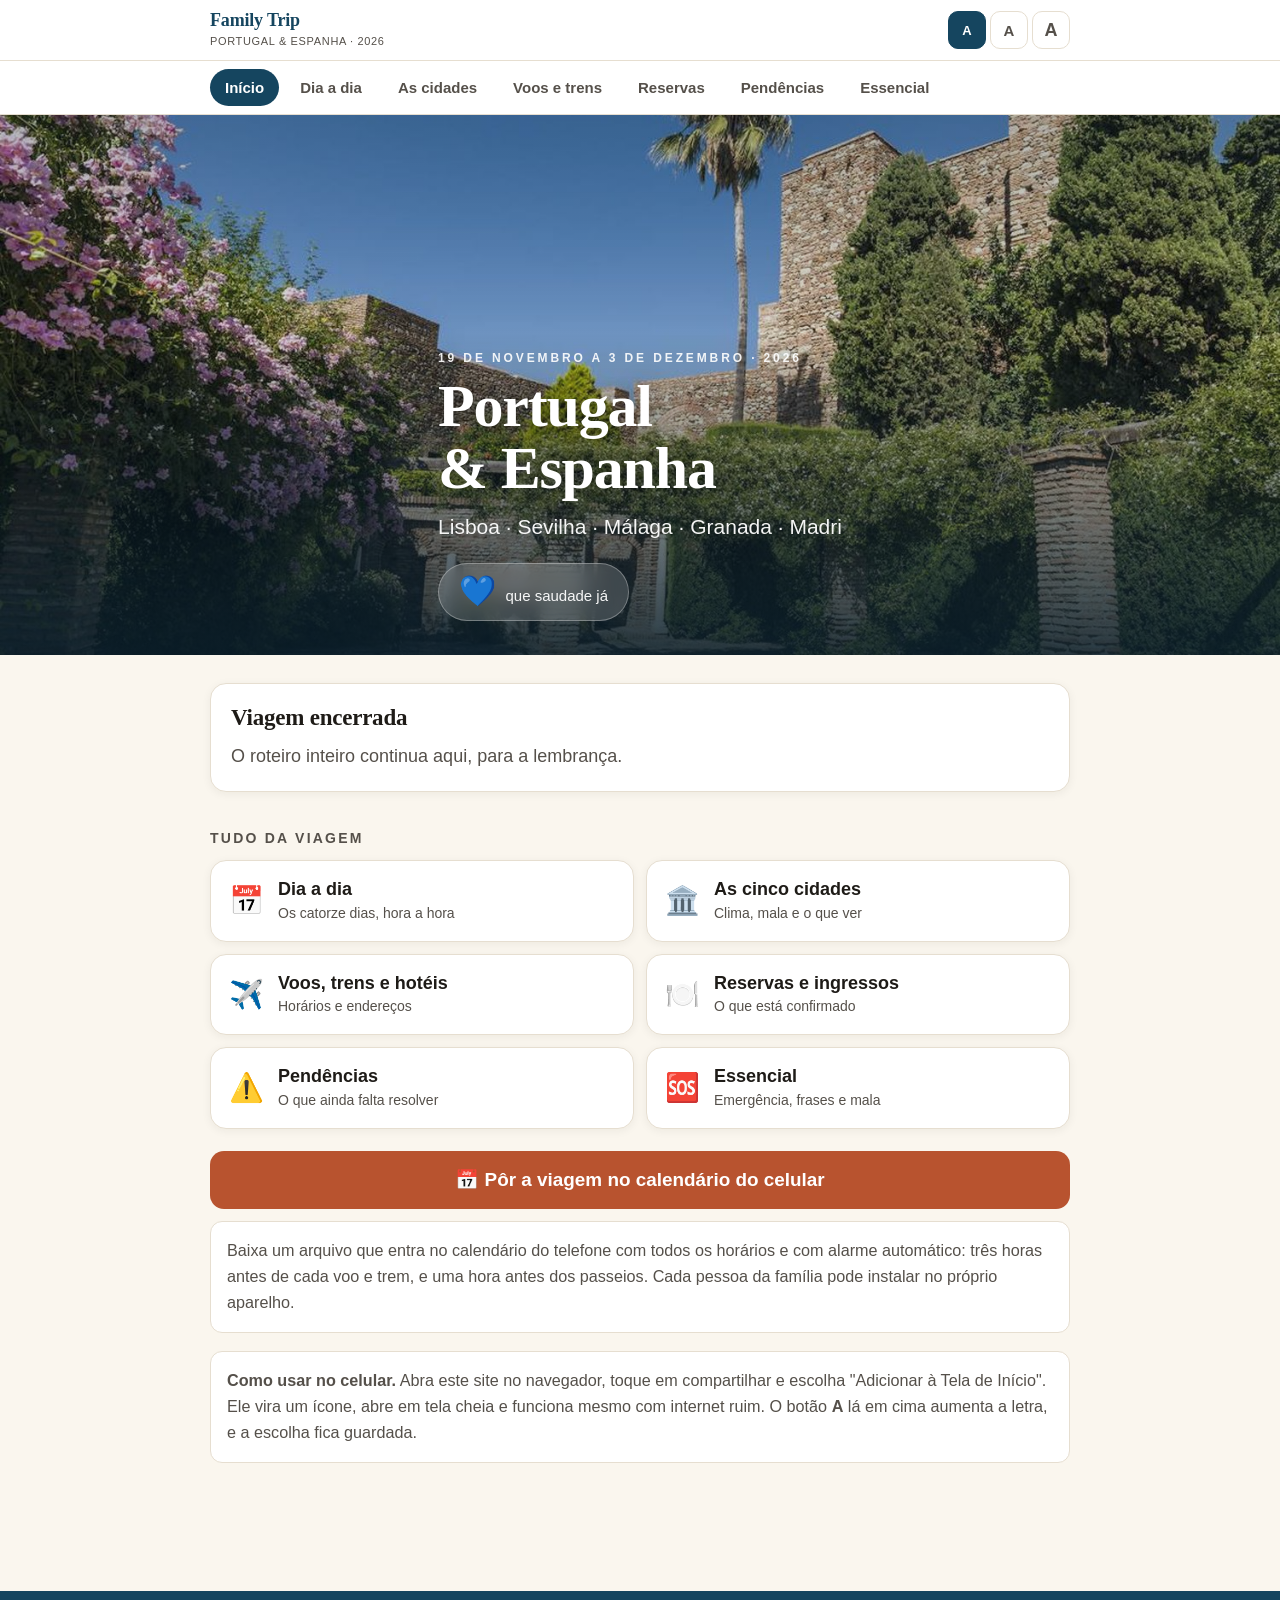
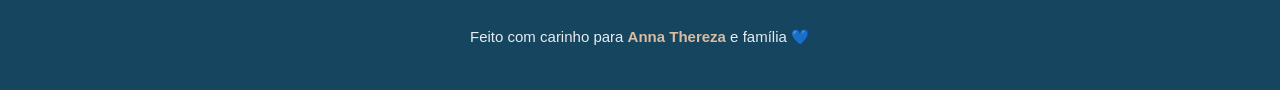
==== index.html @ 3cae2148 "site da viagem" ====
<!DOCTYPE html>
<html lang="pt-BR">
<head>
<meta charset="utf-8">
<meta name="viewport" content="width=device-width, initial-scale=1, viewport-fit=cover">
<meta name="robots" content="noindex, nofollow">
<meta name="theme-color" content="#15455F">
<link rel="stylesheet" href="assets/estilo.css">
<title>Family Trip · Portugal &amp; Espanha</title>
</head>
<body>

<div class="capa">
  <img src="img/capa.jpg" alt="Alcazaba de Málaga, Andaluzia">
  <div class="env">
    <p class="acima">19 de novembro a 3 de dezembro · 2026</p>
    <h1>Portugal<br>&amp; Espanha</h1>
    <p class="sub">Lisboa · Sevilha · Málaga · Granada · Madri</p>
    <div class="relogio" id="contagem"></div>
  </div>
</div>

<main><div class="env">
  <div id="hoje"></div>

  <h2 class="secao">Tudo da viagem</h2>
  <div class="atalhos">
    <a class="atalho" href="dias.html"><span class="ico">📅</span>
      <span><b>Dia a dia</b><small>Os catorze dias, hora a hora</small></span></a>
    <a class="atalho" href="cidades.html"><span class="ico">🏛️</span>
      <span><b>As cinco cidades</b><small>Clima, mala e o que ver</small></span></a>
    <a class="atalho" href="rotas.html"><span class="ico">✈️</span>
      <span><b>Voos, trens e hotéis</b><small>Horários e endereços</small></span></a>
    <a class="atalho" href="reservas.html"><span class="ico">🍽️</span>
      <span><b>Reservas e ingressos</b><small>O que está confirmado</small></span></a>
    <a class="atalho" href="pendencias.html"><span class="ico">⚠️</span>
      <span><b>Pendências</b><small>O que ainda falta resolver</small></span></a>
    <a class="atalho" href="essencial.html"><span class="ico">🆘</span>
      <span><b>Essencial</b><small>Emergência, frases e mala</small></span></a>
  </div>

  <button class="botao terra" id="btnCal" style="margin-top:22px">📅 Pôr a viagem no calendário do celular</button>
  <p class="nota" style="margin-top:12px">Baixa um arquivo que entra no calendário do telefone com todos os
  horários e com alarme automático: três horas antes de cada voo e trem, e uma hora antes dos passeios.
  Cada pessoa da família pode instalar no próprio aparelho.</p>

  <div class="nota">
    <strong>Como usar no celular.</strong> Abra este site no navegador, toque em compartilhar e escolha
    "Adicionar à Tela de Início". Ele vira um ícone, abre em tela cheia e funciona mesmo com internet ruim.
    O botão <b>A</b> lá em cima aumenta a letra, e a escolha fica guardada.
  </div>
</div></main>
<script src="assets/dados.js"></script>
<script src="assets/app.js"></script>
</body>
</html>
---- assets/estilo.css ----
/* ============================================================
   Family Trip · Portugal e Espanha
   Desenhado para ser lido com conforto por três gerações.
   ============================================================ */

:root{
  color-scheme: light;
  --azul:#15455F; --azul2:#2C6E8F; --azul-claro:#E7F0F5;
  --terra:#B8532F; --terra-claro:#FAEAE2;
  --verde:#3F6E4E; --verde-claro:#E8F1EA;
  --ouro:#B8860B; --ouro-claro:#FBF2DC;
  --roxo:#7D3F74;
  --areia:#FAF6EE; --creme:#FFFFFF;
  --tinta:#1E1B17; --tinta2:#55504A; --linha:#E6DED0;
  --vermelho:#A32017; --vermelho-claro:#FCEBE9;
  --amarelo:#7A5C00;
  --base:18px;
  --raio:16px;
  --sombra:0 2px 10px rgba(30,27,23,.06);
  --serif: Georgia,"Iowan Old Style","Palatino Linotype",Palatino,"Times New Roman",serif;
  --sans: -apple-system,BlinkMacSystemFont,"Segoe UI",Roboto,"Helvetica Neue",Arial,sans-serif;
}
html[data-letra="g"]{ --base:21px }
html[data-letra="gg"]{ --base:25px }

*{box-sizing:border-box;-webkit-tap-highlight-color:rgba(44,110,143,.12)}
html,body{margin:0;padding:0}
body{
  background:var(--areia); color:var(--tinta);
  font:var(--base)/1.6 var(--sans);
  -webkit-text-size-adjust:100%;
}
img{max-width:100%;display:block}
a{color:var(--azul2)}

.env{max-width:900px;margin:0 auto;padding:0 20px}

/* ---------------- topo ---------------- */
.topo{
  position:sticky;top:0;z-index:60;background:var(--creme);
  border-bottom:1px solid var(--linha);
}
.topo .env{display:flex;align-items:center;gap:12px;min-height:60px;padding:8px 20px}
.marca{
  font:700 clamp(15px,2.6vw,18px)/1.1 var(--serif);color:var(--azul);
  text-decoration:none;letter-spacing:-.01em;flex:1;min-width:0;
}
.marca span{display:block;font:400 11px/1.3 var(--sans);color:var(--tinta2);letter-spacing:.06em;text-transform:uppercase;margin-top:3px}
.letras{display:flex;gap:4px;flex:0 0 auto}
.letras button{
  width:38px;height:38px;border:1px solid var(--linha);background:var(--creme);
  border-radius:10px;cursor:pointer;font:700 13px/1 var(--sans);color:var(--tinta2);
}
.letras button[aria-pressed="true"]{background:var(--azul);color:#fff;border-color:var(--azul)}
.letras button:nth-child(2){font-size:15px}
.letras button:nth-child(3){font-size:18px}

/* ---------------- menu ---------------- */
.menu{background:var(--creme);border-bottom:1px solid var(--linha);position:sticky;top:60px;z-index:55}
.menu .env{display:flex;gap:6px;overflow-x:auto;padding:8px 20px;scrollbar-width:none}
.menu .env::-webkit-scrollbar{display:none}
.menu a{
  flex:0 0 auto;text-decoration:none;color:var(--tinta2);font:600 15px/1 var(--sans);
  padding:11px 15px;border-radius:999px;white-space:nowrap;
}
.menu a.on{background:var(--azul);color:#fff}

/* ---------------- capa ---------------- */
.capa{position:relative;min-height:60vh;display:flex;align-items:flex-end;overflow:hidden}
.capa img{position:absolute;inset:0;width:100%;height:100%;object-fit:cover}
.capa::after{
  content:"";position:absolute;inset:0;
  background:linear-gradient(180deg,rgba(10,30,42,.30) 0%,rgba(10,30,42,.15) 40%,rgba(10,30,42,.88) 100%);
}
.capa .env{position:relative;z-index:2;color:#fff;padding-top:60px;padding-bottom:34px}
.capa .acima{font:600 12px/1 var(--sans);letter-spacing:.24em;text-transform:uppercase;opacity:.9;margin:0 0 12px}
.capa h1{margin:0;font:700 clamp(34px,8vw,60px)/1.03 var(--serif);letter-spacing:-.02em;text-shadow:0 2px 24px rgba(0,0,0,.35)}
.capa .sub{margin:12px 0 0;font:400 clamp(16px,3.4vw,21px)/1.4 var(--sans);opacity:.95}

.relogio{
  display:inline-flex;align-items:baseline;gap:10px;margin-top:22px;
  background:rgba(255,255,255,.17);border:1px solid rgba(255,255,255,.3);
  padding:12px 20px;border-radius:999px;backdrop-filter:blur(8px);
}
.relogio b{font:700 30px/1 var(--sans);letter-spacing:-.02em}
.relogio span{font-size:15px;opacity:.95}

/* ---------------- cabeçalho de página ---------------- */
.cab{background:var(--azul);color:#fff;padding:30px 0 26px;position:relative;overflow:hidden}
.cab::after{
  content:"";position:absolute;inset:0;opacity:.1;
  background-image:repeating-linear-gradient(45deg,#fff 0 2px,transparent 2px 14px),
                   repeating-linear-gradient(-45deg,#fff 0 2px,transparent 2px 14px);
}
.cab .env{position:relative;z-index:1}
.cab h1{margin:0;font:700 clamp(27px,5.5vw,40px)/1.1 var(--serif);letter-spacing:-.02em}
.cab p{margin:9px 0 0;font-size:16px;opacity:.92;max-width:52ch}

/* ---------------- blocos ---------------- */
main{padding:28px 0 60px}
h2.secao{
  font:700 14px/1.2 var(--sans);letter-spacing:.16em;text-transform:uppercase;
  color:var(--tinta2);margin:38px 0 14px;
}
h2.secao:first-child{margin-top:0}

.bloco{
  background:var(--creme);border:1px solid var(--linha);border-radius:var(--raio);
  box-shadow:var(--sombra);margin-bottom:16px;overflow:hidden;
}
.bloco .dentro{padding:20px}
.bloco h3{margin:0 0 9px;font:700 clamp(19px,3.4vw,23px)/1.25 var(--serif);letter-spacing:-.01em}
.bloco p{margin:0 0 11px;color:var(--tinta2)}
.bloco p:last-child{margin-bottom:0}
.bloco strong{color:var(--tinta)}

.foto-topo{width:100%;height:190px;object-fit:cover}

/* ---------------- botões grandes ---------------- */
.atalhos{display:grid;grid-template-columns:1fr 1fr;gap:12px;margin-top:4px}
@media(max-width:480px){ .atalhos{grid-template-columns:1fr} }
.atalho{
  display:flex;align-items:center;gap:14px;text-decoration:none;color:var(--tinta);
  background:var(--creme);border:1px solid var(--linha);border-radius:var(--raio);
  padding:18px;box-shadow:var(--sombra);min-height:76px;
}
.atalho .ico{font-size:28px;line-height:1;flex:0 0 auto}
.atalho b{display:block;font:700 18px/1.2 var(--sans)}
.atalho small{display:block;color:var(--tinta2);font-size:14px;margin-top:3px;line-height:1.35}

/* ---------------- avisos ---------------- */
.aviso{border-left:5px solid;border-radius:12px;padding:16px 18px;margin-bottom:14px}
.aviso.u{background:var(--vermelho-claro);border-color:var(--vermelho)}
.aviso.a{background:var(--ouro-claro);border-color:var(--ouro)}
.aviso.o{background:var(--verde-claro);border-color:var(--verde)}
.aviso h3{margin:0 0 8px;font:700 19px/1.25 var(--serif)}
.aviso p{margin:0 0 10px;color:var(--tinta2)}
.aviso .porque{background:rgba(255,255,255,.65);border-radius:10px;padding:13px 15px;font-size:.93em;margin-top:12px}
.aviso.pronto{opacity:.45}
.aviso.pronto h3{text-decoration:line-through}

.selo{display:inline-block;font:800 11px/1 var(--sans);letter-spacing:.1em;text-transform:uppercase;
  padding:6px 11px;border-radius:999px;margin-bottom:10px;color:#fff}
.selo.u{background:var(--vermelho)} .selo.a{background:var(--amarelo)} .selo.o{background:var(--verde)}

.marcar{
  display:flex;align-items:center;gap:13px;cursor:pointer;margin-top:14px;padding-top:14px;
  border-top:1px dashed rgba(0,0,0,.16);font-weight:700;font-size:.95em;
}
.marcar input{width:26px;height:26px;margin:0;flex:0 0 auto;accent-color:var(--verde);cursor:pointer}

/* ---------------- dias ---------------- */
.dia{background:var(--creme);border:1px solid var(--linha);border-radius:var(--raio);
  box-shadow:var(--sombra);margin-bottom:14px;overflow:hidden}
.dia.hoje{border-color:var(--terra);box-shadow:0 0 0 4px var(--terra-claro),var(--sombra)}
.dia > summary{list-style:none;cursor:pointer;display:flex;align-items:center;gap:15px;padding:17px 19px}
.dia > summary::-webkit-details-marker{display:none}
.selo-data{flex:0 0 auto;background:var(--azul);color:#fff;border-radius:12px;padding:9px 11px;text-align:center;min-width:60px}
.selo-data b{display:block;font:700 23px/1 var(--sans)}
.selo-data span{display:block;font:600 10px/1 var(--sans);letter-spacing:.12em;text-transform:uppercase;opacity:.85;margin-top:5px}
.dia-nome{flex:1;min-width:0}
.dia-nome b{display:block;font:700 clamp(17px,3.2vw,20px)/1.25 var(--serif)}
.dia-nome span{display:block;font-size:14px;color:var(--tinta2);margin-top:3px}
.chev{flex:0 0 auto;color:var(--tinta2);font-size:18px;transition:transform .2s}
.dia[open] .chev{transform:rotate(90deg)}
.dia-lista{padding:2px 19px 18px;border-top:1px solid var(--linha)}

.linha{display:flex;gap:14px;padding:14px 0;border-bottom:1px solid #F2EBDE}
.linha:last-child{border-bottom:0}
.quando{flex:0 0 68px;font:700 14px/1.3 var(--sans);color:var(--azul2);padding-top:2px;font-variant-numeric:tabular-nums}
.oque{flex:1;min-width:0}
.oque b{display:block;font-size:1.02em;line-height:1.3}
.oque small{display:block;font-size:.88em;color:var(--tinta2);margin-top:4px;line-height:1.5}

.etiq{display:inline-block;font:800 11px/1 var(--sans);letter-spacing:.07em;text-transform:uppercase;
  padding:5px 9px;border-radius:7px;margin:7px 6px 0 0;vertical-align:middle}
.e-voo{background:#E3EDF5;color:#1C5178}
.e-trem{background:var(--verde-claro);color:#2F5A3C}
.e-reserva{background:var(--ouro-claro);color:#7A5C00}
.e-ingresso{background:var(--terra-claro);color:#8E3A1D}
.e-pendente{background:var(--vermelho-claro);color:var(--vermelho)}
.e-descanso{background:#EFEAE0;color:#635C52}

.link-mapa{display:inline-block;margin-top:8px;font:600 .88em/1 var(--sans);color:var(--azul2);
  text-decoration:none;border:1px solid var(--azul2);border-radius:999px;padding:8px 13px}

/* ---------------- cidades ---------------- */
.cidade-capa{position:relative;height:230px;overflow:hidden}
.cidade-capa img{width:100%;height:100%;object-fit:cover}
.cidade-capa .faixa{
  position:absolute;inset:auto 0 0 0;padding:20px;
  background:linear-gradient(transparent,rgba(10,25,35,.86));color:#fff;
}
.cidade-capa h3{margin:0;color:#fff;font:700 clamp(24px,5vw,34px)/1.1 var(--serif);text-shadow:0 2px 14px rgba(0,0,0,.4)}
.cidade-capa .q{font-size:14px;opacity:.95;margin-top:5px}

.graus{display:flex;gap:12px;margin:0 0 16px}
.graus div{flex:1;background:var(--azul-claro);border-radius:12px;padding:13px;text-align:center}
.graus b{display:block;font:700 26px/1 var(--sans);color:var(--azul);letter-spacing:-.02em}
.graus span{font:600 11px/1 var(--sans);letter-spacing:.1em;text-transform:uppercase;color:var(--tinta2);display:block;margin-top:6px}

.pilulas{list-style:none;margin:0;padding:0;display:flex;flex-wrap:wrap;gap:8px}
.pilulas li{background:var(--terra-claro);color:#8E3A1D;font:600 .88em/1.3 var(--sans);padding:8px 13px;border-radius:999px}
.pontos{list-style:none;margin:0;padding:0}
.pontos li{padding:9px 0 9px 26px;position:relative;border-bottom:1px solid #F2EBDE}
.pontos li:last-child{border-bottom:0}
.pontos li::before{content:"◆";position:absolute;left:4px;top:9px;color:var(--terra);font-size:.75em}

.galeria{display:grid;grid-template-columns:repeat(3,1fr);gap:8px;padding:0 20px 20px}
@media(max-width:560px){ .galeria{grid-template-columns:repeat(2,1fr)} }
.galeria img{width:100%;aspect-ratio:1;object-fit:cover;border-radius:10px}

/* ---------------- tabelas simples ---------------- */
.par{display:flex;gap:14px;padding:14px 0;border-bottom:1px solid #F2EBDE;align-items:flex-start}
.par:last-child{border-bottom:0}
.par .k{flex:0 0 108px;font-weight:700;font-size:.92em}
.par .v{flex:1;min-width:0;color:var(--tinta2)}
.par .v b{color:var(--tinta)}
.tel{font:700 1.15em/1 var(--sans);color:var(--azul);text-decoration:none;white-space:nowrap}

.frase{padding:15px 0;border-bottom:1px solid #F2EBDE}
.frase:last-child{border-bottom:0}
.frase .p{font-size:.88em;color:var(--tinta2)}
.frase .e{font:700 1.12em/1.3 var(--serif);color:var(--azul);margin:3px 0}
.frase .f{font-size:.84em;color:var(--terra);font-style:italic}

.check{display:flex;align-items:flex-start;gap:13px;padding:14px 0;border-bottom:1px solid #F2EBDE;cursor:pointer}
.check:last-child{border-bottom:0}
.check input{width:26px;height:26px;margin:1px 0 0;flex:0 0 auto;accent-color:var(--verde);cursor:pointer}
.check.feito span{text-decoration:line-through;opacity:.5}

/* ---------------- rodapé ---------------- */
.pe{background:var(--azul);color:#fff;padding:34px 0;margin-top:50px;text-align:center}
.pe p{margin:0 0 7px;opacity:.9;font-size:15px}
.pe b{color:#F0C9A8}

.nota{font-size:.9em;color:var(--tinta2);background:var(--creme);border:1px solid var(--linha);
  border-radius:12px;padding:16px;margin:18px 0}

.botao{
  display:block;width:100%;border:0;border-radius:14px;padding:18px;
  font:700 1.05em/1.2 var(--sans);cursor:pointer;text-align:center;text-decoration:none;
  background:var(--azul);color:#fff;margin-top:14px;
}
.botao.terra{background:var(--terra)}
@media print{ .topo,.menu,.botao,.pe{display:none} .dia{break-inside:avoid} }
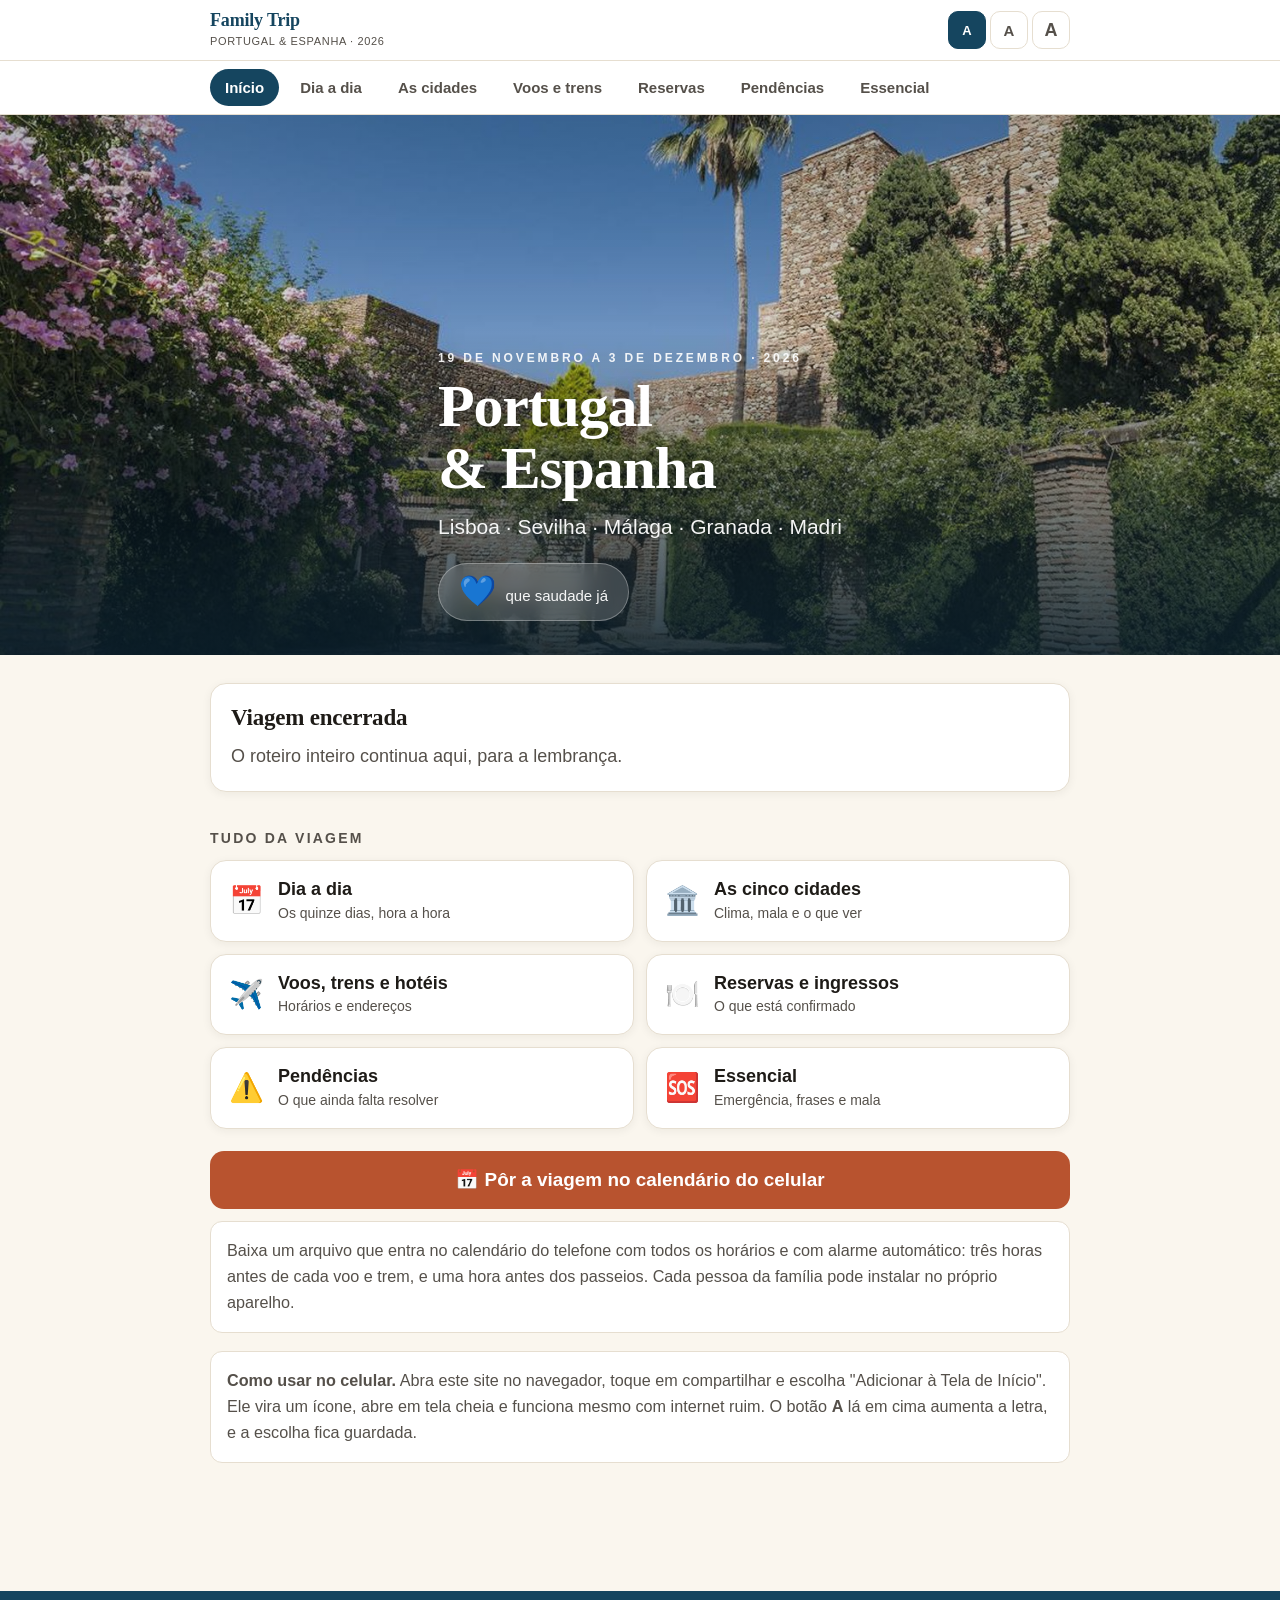
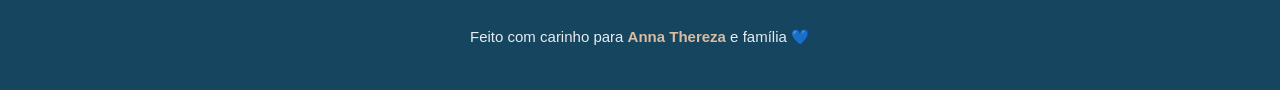
==== commit e433fff9: "quinze dias, 61 compromissos" ====
--- a/index.html
+++ b/index.html
@@ -5,6 +5,12 @@
 <meta name="viewport" content="width=device-width, initial-scale=1, viewport-fit=cover">
 <meta name="robots" content="noindex, nofollow">
 <meta name="theme-color" content="#15455F">
+<link rel="manifest" href="manifest.json">
+<link rel="apple-touch-icon" href="img/icone-180.png">
+<link rel="icon" href="img/icone-192.png">
+<meta name="apple-mobile-web-app-capable" content="yes">
+<meta name="apple-mobile-web-app-status-bar-style" content="black-translucent">
+<meta name="apple-mobile-web-app-title" content="Family Trip">
 <link rel="stylesheet" href="assets/estilo.css">
 <title>Family Trip · Portugal &amp; Espanha</title>
 </head>
@@ -26,7 +32,7 @@
   <h2 class="secao">Tudo da viagem</h2>
   <div class="atalhos">
     <a class="atalho" href="dias.html"><span class="ico">📅</span>
-      <span><b>Dia a dia</b><small>Os catorze dias, hora a hora</small></span></a>
+      <span><b>Dia a dia</b><small>Os quinze dias, hora a hora</small></span></a>
     <a class="atalho" href="cidades.html"><span class="ico">🏛️</span>
       <span><b>As cinco cidades</b><small>Clima, mala e o que ver</small></span></a>
     <a class="atalho" href="rotas.html"><span class="ico">✈️</span>
